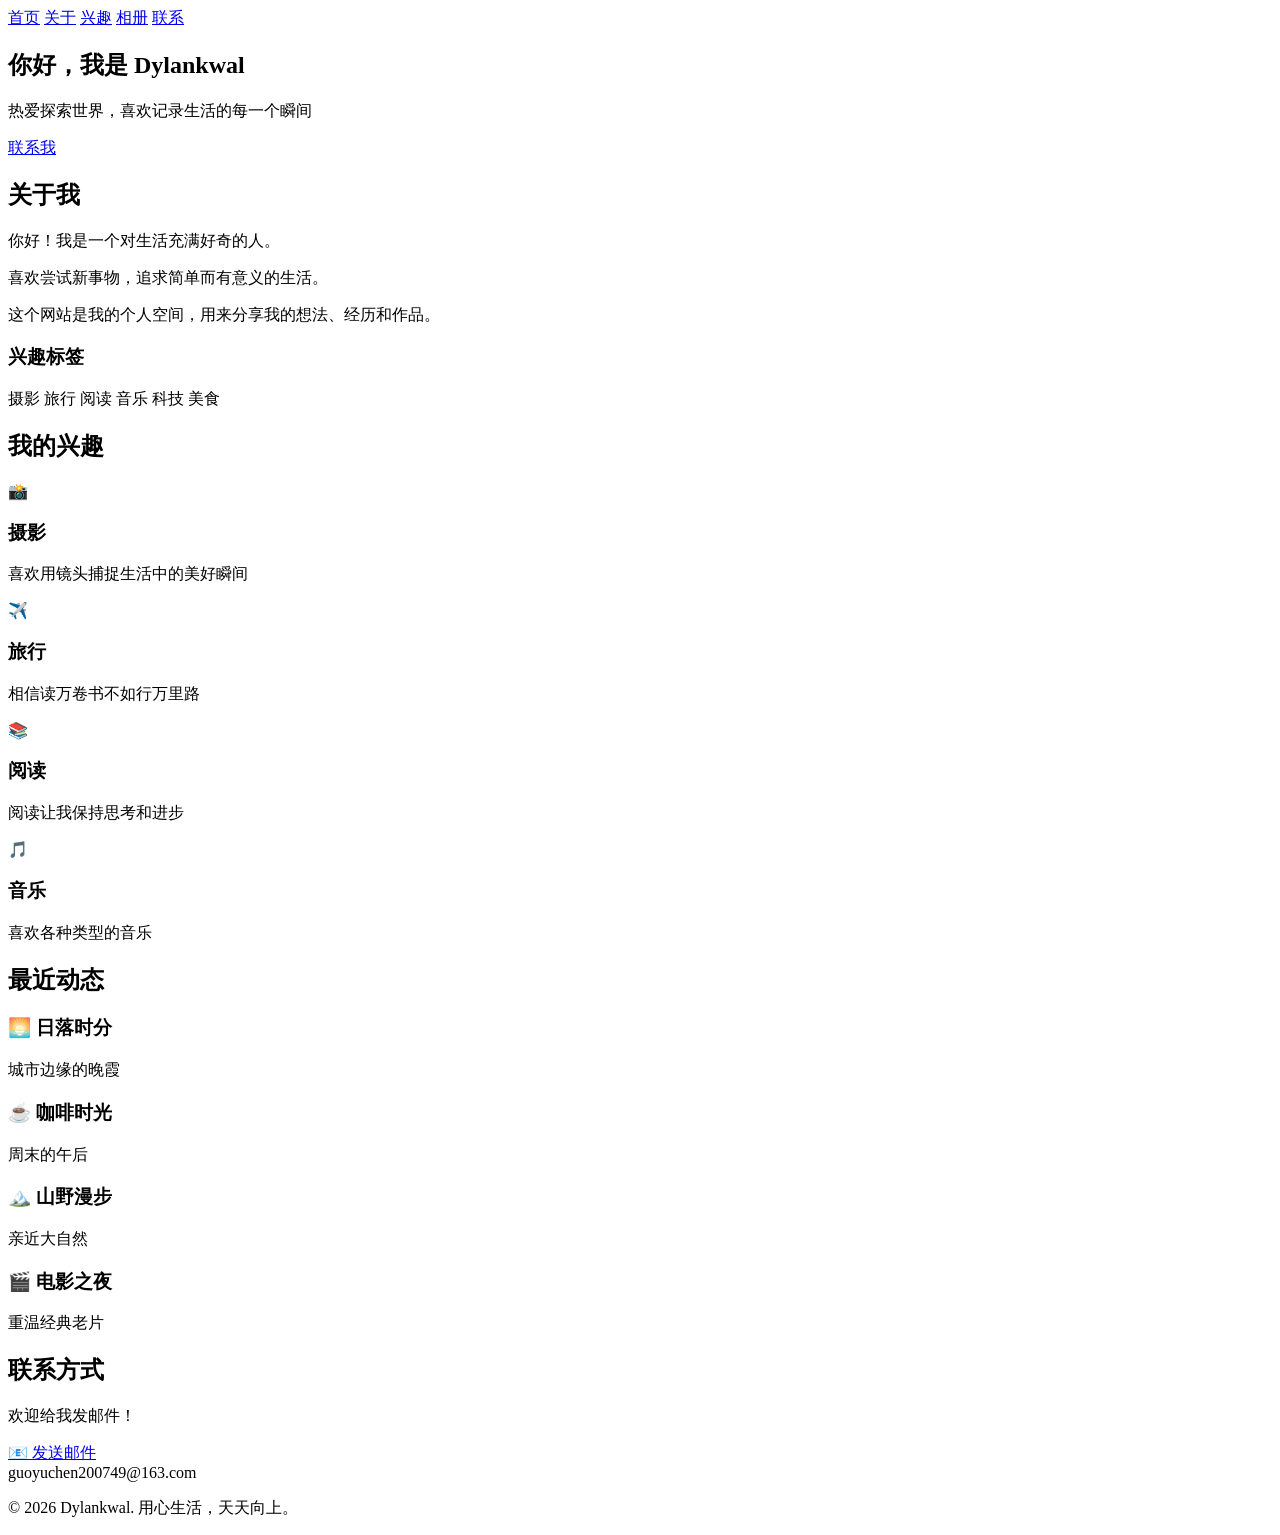
==== index.html @ 320acf5d "Create index.html" ====
<!DOCTYPE html>
<html lang="zh-CN">
<head>
    <meta charset="UTF-8">
    <meta name="viewport" content="width=device-width, initial-scale=1.0">
    <title>Dylankwal - 个人网站</title>
    <link rel="stylesheet" href="style.css">
</head>
<body>
    <header>
        <nav>
            <a href="#home">首页</a>
            <a href="#about">关于</a>
            <a href="#interests">兴趣</a>
            <a href="#gallery">相册</a>
            <a href="#contact">联系</a>
        </nav>
    </header>

    <section id="home" class="hero">
        <div class="hero-content">
            <h1>你好，我是 Dylankwal</h1>
            <p>热爱探索世界，喜欢记录生活的每一个瞬间</p>
            <a href="#contact" class="btn">联系我</a>
        </div>
    </section>

    <section id="about">
        <h2>关于我</h2>
        <div class="about-content">
            <div class="about-text">
                <p>你好！我是一个对生活充满好奇的人。</p>
                <p>喜欢尝试新事物，追求简单而有意义的生活。</p>
                <p>这个网站是我的个人空间，用来分享我的想法、经历和作品。</p>
            </div>
            <div class="skills">
                <h3>兴趣标签</h3>
                <div class="skill-tags">
                    <span>摄影</span>
                    <span>旅行</span>
                    <span>阅读</span>
                    <span>音乐</span>
                    <span>科技</span>
                    <span>美食</span>
                </div>
            </div>
        </div>
    </section>

    <section id="interests">
        <h2>我的兴趣</h2>
        <div class="projects-grid">
            <div class="project-card">
                <div class="emoji">📸</div>
                <h3>摄影</h3>
                <p>喜欢用镜头捕捉生活中的美好瞬间</p>
            </div>
            <div class="project-card">
                <div class="emoji">✈️</div>
                <h3>旅行</h3>
                <p>相信读万卷书不如行万里路</p>
            </div>
            <div class="project-card">
                <div class="emoji">📚</div>
                <h3>阅读</h3>
                <p>阅读让我保持思考和进步</p>
            </div>
            <div class="project-card">
                <div class="emoji">🎵</div>
                <h3>音乐</h3>
                <p>喜欢各种类型的音乐</p>
            </div>
        </div>
    </section>

    <section id="gallery">
        <h2>最近动态</h2>
        <div class="gallery-grid">
            <div class="gallery-item">
                <h3>🌅 日落时分</h3>
                <p>城市边缘的晚霞</p>
            </div>
            <div class="gallery-item">
                <h3>☕ 咖啡时光</h3>
                <p>周末的午后</p>
            </div>
            <div class="gallery-item">
                <h3>🏔️ 山野漫步</h3>
                <p>亲近大自然</p>
            </div>
            <div class="gallery-item">
                <h3>🎬 电影之夜</h3>
                <p>重温经典老片</p>
            </div>
        </div>
    </section>

    <section id="contact">
        <h2>联系方式</h2>
        <div class="contact-content">
            <p>欢迎给我发邮件！</p>
            <div class="contact-links">
                <a href="mailto:guoyuchen200749@163.com">📧 发送邮件</a>
            </div>
            <div class="email-display">guoyuchen200749@163.com</div>
        </div>
    </section>

    <footer>
        <p>© 2026 Dylankwal. 用心生活，天天向上。</p>
    </footer>
</body>
</html>
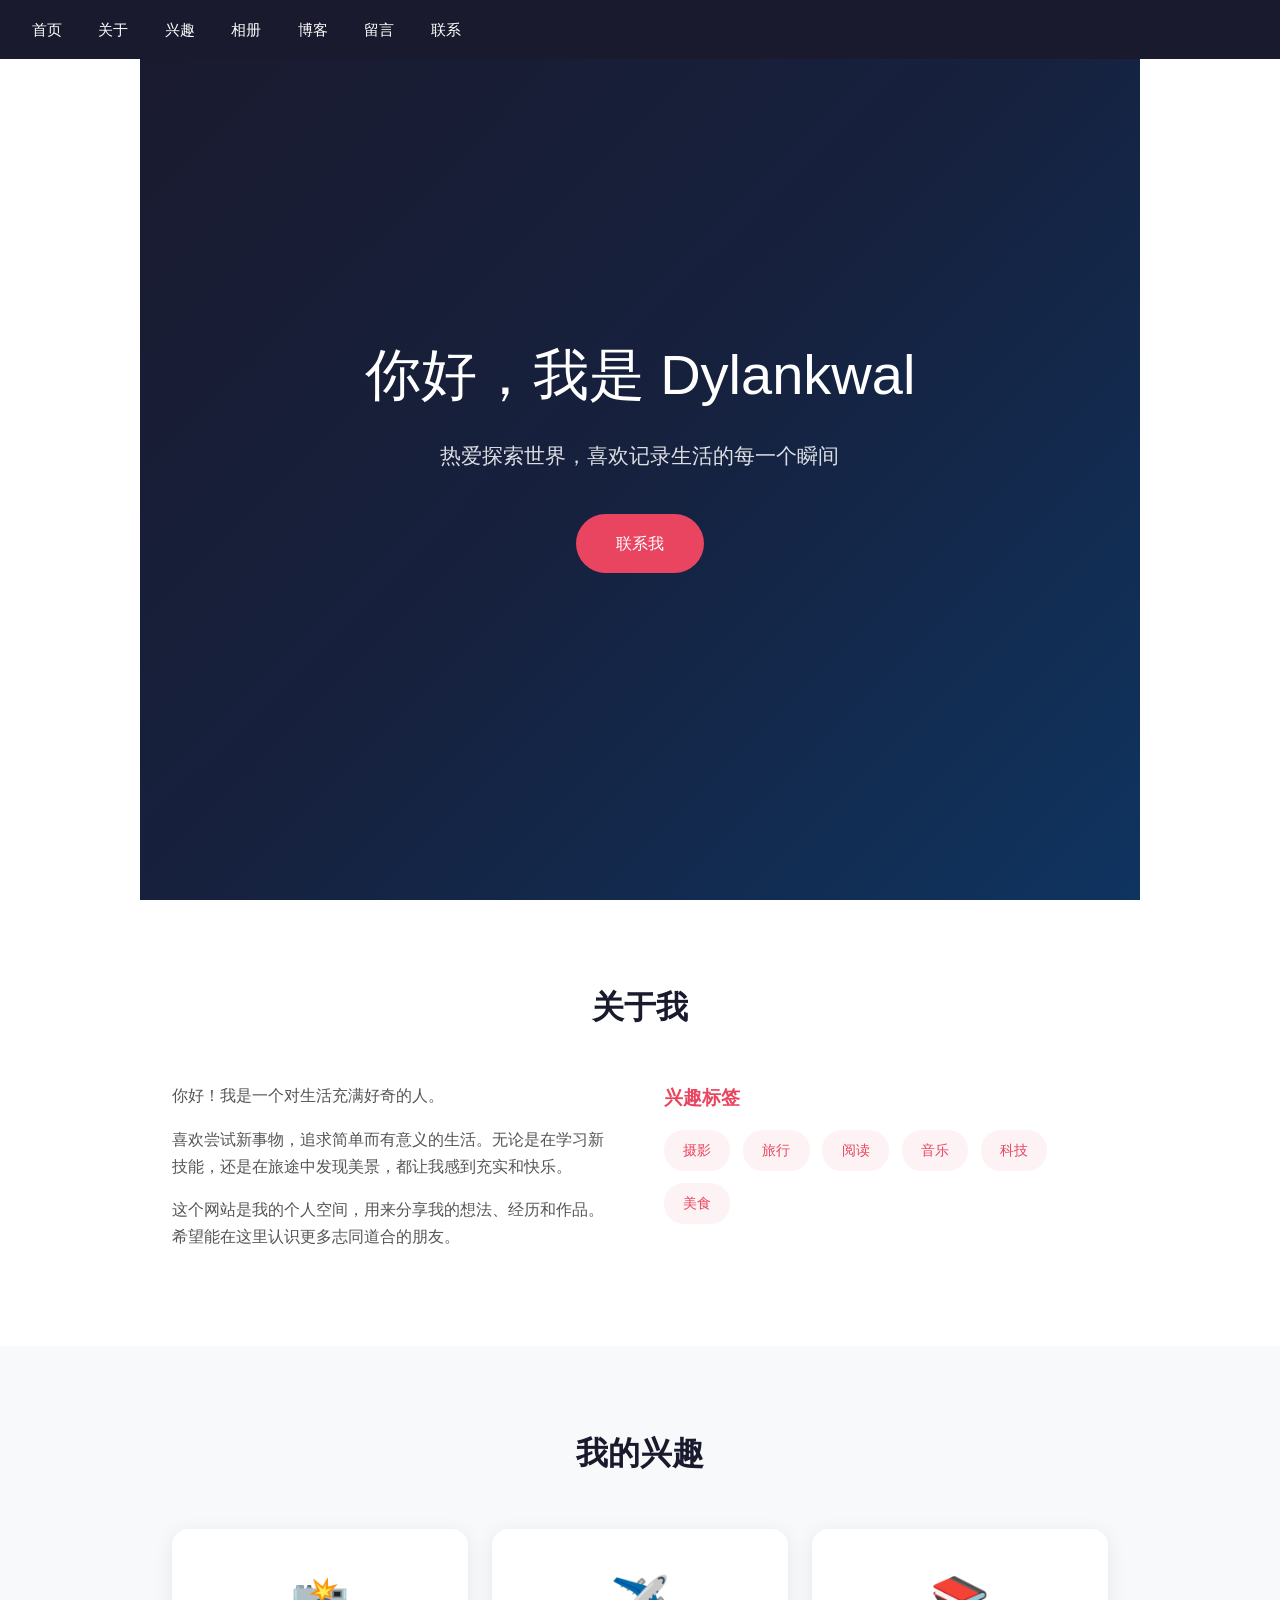
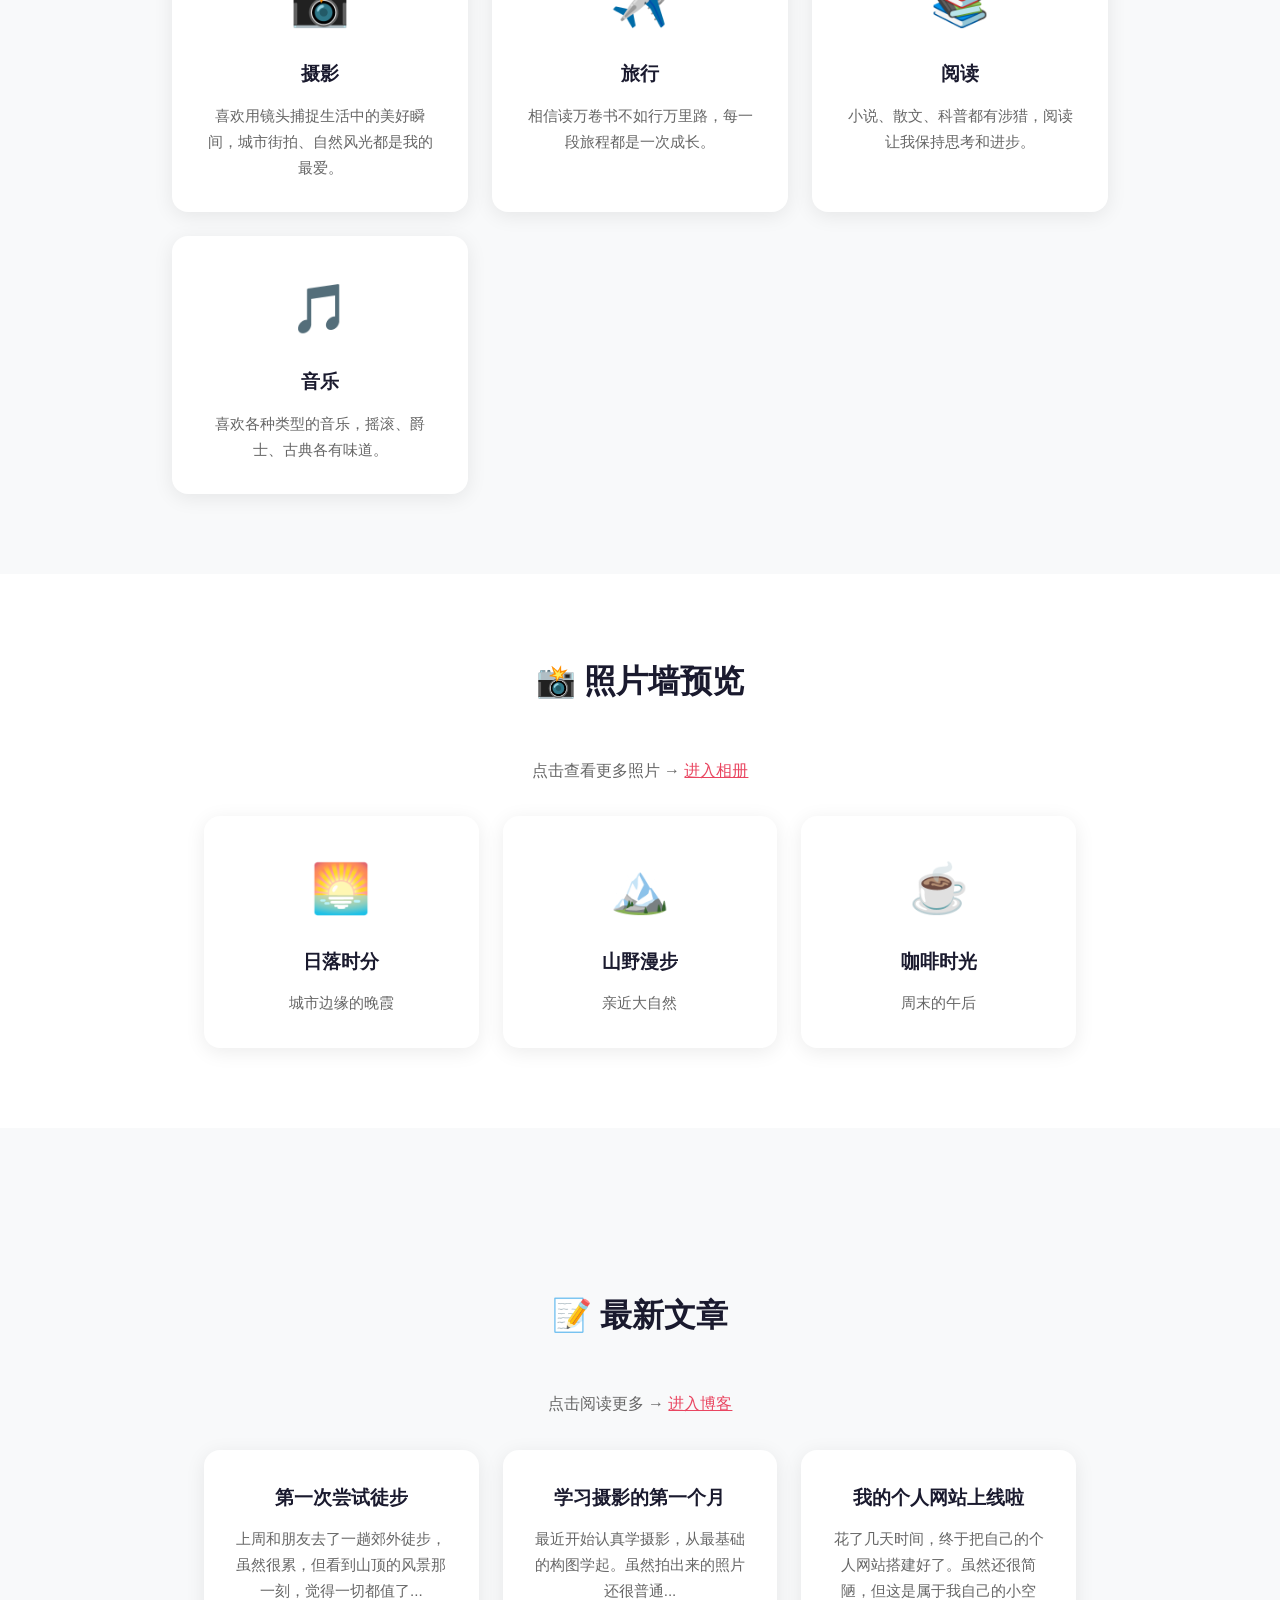
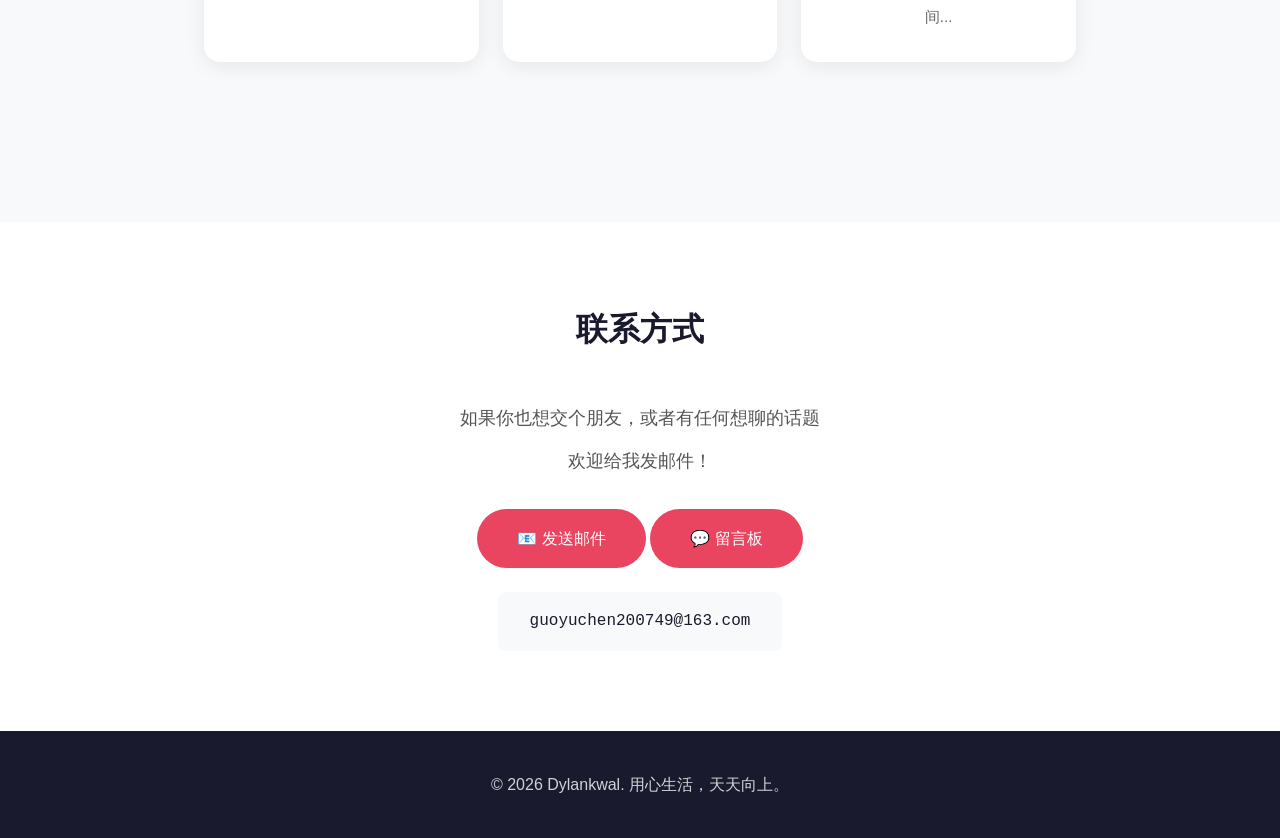
==== commit 15209957: "Update index.html" ====
--- a/index.html
+++ b/index.html
@@ -7,16 +7,20 @@
     <link rel="stylesheet" href="style.css">
 </head>
 <body>
+    <!-- 导航栏 -->
     <header>
         <nav>
             <a href="#home">首页</a>
             <a href="#about">关于</a>
             <a href="#interests">兴趣</a>
-            <a href="#gallery">相册</a>
+            <a href="gallery.html">相册</a>
+            <a href="blog.html">博客</a>
+            <a href="message.html">留言</a>
             <a href="#contact">联系</a>
         </nav>
     </header>
 
+    <!-- 首屏区域 -->
     <section id="home" class="hero">
         <div class="hero-content">
             <h1>你好，我是 Dylankwal</h1>
@@ -25,13 +29,14 @@
         </div>
     </section>
 
+    <!-- 关于我 -->
     <section id="about">
         <h2>关于我</h2>
         <div class="about-content">
             <div class="about-text">
                 <p>你好！我是一个对生活充满好奇的人。</p>
-                <p>喜欢尝试新事物，追求简单而有意义的生活。</p>
-                <p>这个网站是我的个人空间，用来分享我的想法、经历和作品。</p>
+                <p>喜欢尝试新事物，追求简单而有意义的生活。无论是在学习新技能，还是在旅途中发现美景，都让我感到充实和快乐。</p>
+                <p>这个网站是我的个人空间，用来分享我的想法、经历和作品。希望能在这里认识更多志同道合的朋友。</p>
             </div>
             <div class="skills">
                 <h3>兴趣标签</h3>
@@ -47,67 +52,96 @@
         </div>
     </section>
 
+    <!-- 兴趣 -->
     <section id="interests">
         <h2>我的兴趣</h2>
         <div class="projects-grid">
             <div class="project-card">
                 <div class="emoji">📸</div>
                 <h3>摄影</h3>
-                <p>喜欢用镜头捕捉生活中的美好瞬间</p>
+                <p>喜欢用镜头捕捉生活中的美好瞬间，城市街拍、自然风光都是我的最爱。</p>
             </div>
             <div class="project-card">
                 <div class="emoji">✈️</div>
                 <h3>旅行</h3>
-                <p>相信读万卷书不如行万里路</p>
+                <p>相信读万卷书不如行万里路，每一段旅程都是一次成长。</p>
             </div>
             <div class="project-card">
                 <div class="emoji">📚</div>
                 <h3>阅读</h3>
-                <p>阅读让我保持思考和进步</p>
+                <p>小说、散文、科普都有涉猎，阅读让我保持思考和进步。</p>
             </div>
             <div class="project-card">
                 <div class="emoji">🎵</div>
                 <h3>音乐</h3>
-                <p>喜欢各种类型的音乐</p>
+                <p>喜欢各种类型的音乐，摇滚、爵士、古典各有味道。</p>
             </div>
         </div>
     </section>
 
-    <section id="gallery">
-        <h2>最近动态</h2>
-        <div class="gallery-grid">
-            <div class="gallery-item">
-                <h3>🌅 日落时分</h3>
+    <!-- 相册预览 -->
+    <section id="gallery-preview">
+        <h2>📸 照片墙预览</h2>
+        <p style="text-align:center; margin-bottom:2rem; color:#666;">点击查看更多照片 → <a href="gallery.html" style="color:#e94560;">进入相册</a></p>
+        <div class="projects-grid" style="max-width:1000px; margin:0 auto;">
+            <div class="project-card">
+                <div class="emoji">🌅</div>
+                <h3>日落时分</h3>
                 <p>城市边缘的晚霞</p>
             </div>
-            <div class="gallery-item">
-                <h3>☕ 咖啡时光</h3>
-                <p>周末的午后</p>
-            </div>
-            <div class="gallery-item">
-                <h3>🏔️ 山野漫步</h3>
+            <div class="project-card">
+                <div class="emoji">🏔️</div>
+                <h3>山野漫步</h3>
                 <p>亲近大自然</p>
             </div>
-            <div class="gallery-item">
-                <h3>🎬 电影之夜</h3>
-                <p>重温经典老片</p>
+            <div class="project-card">
+                <div class="emoji">☕</div>
+                <h3>咖啡时光</h3>
+                <p>周末的午后</p>
             </div>
         </div>
     </section>
 
+    <!-- 博客预览 -->
+    <section id="blog-preview" style="background:#f8f9fa; max-width:100%;">
+        <div style="max-width:1000px; margin:0 auto; padding:5rem 2rem;">
+            <h2>📝 最新文章</h2>
+            <p style="text-align:center; margin-bottom:2rem; color:#666;">点击阅读更多 → <a href="blog.html" style="color:#e94560;">进入博客</a></p>
+            <div class="projects-grid">
+                <div class="project-card">
+                    <h3>第一次尝试徒步</h3>
+                    <p>上周和朋友去了一趟郊外徒步，虽然很累，但看到山顶的风景那一刻，觉得一切都值了...</p>
+                </div>
+                <div class="project-card">
+                    <h3>学习摄影的第一个月</h3>
+                    <p>最近开始认真学摄影，从最基础的构图学起。虽然拍出来的照片还很普通...</p>
+                </div>
+                <div class="project-card">
+                    <h3>我的个人网站上线啦</h3>
+                    <p>花了几天时间，终于把自己的个人网站搭建好了。虽然还很简陋，但这是属于我自己的小空间...</p>
+                </div>
+            </div>
+        </div>
+    </section>
+
+    <!-- 联系方式 -->
     <section id="contact">
         <h2>联系方式</h2>
         <div class="contact-content">
+            <p>如果你也想交个朋友，或者有任何想聊的话题</p>
             <p>欢迎给我发邮件！</p>
             <div class="contact-links">
                 <a href="mailto:guoyuchen200749@163.com">📧 发送邮件</a>
+                <a href="message.html">💬 留言板</a>
             </div>
             <div class="email-display">guoyuchen200749@163.com</div>
         </div>
     </section>
 
+    <!-- 页脚 -->
     <footer>
         <p>© 2026 Dylankwal. 用心生活，天天向上。</p>
     </footer>
 </body>
 </html>
+
--- a/style.css
+++ b/style.css
@@ -0,0 +1,274 @@
+* {
+    margin: 0;
+    padding: 0;
+    box-sizing: border-box;
+}
+
+body {
+    font-family: -apple-system, BlinkMacSystemFont, 'Segoe UI', 'PingFang SC', 'Microsoft YaHei', sans-serif;
+    line-height: 1.7;
+    color: #333;
+    background: #fff;
+}
+
+header {
+    background: #1a1a2e;
+    padding: 1rem 2rem;
+    position: fixed;
+    width: 100%;
+    top: 0;
+    z-index: 1000;
+}
+
+nav a {
+    color: #fff;
+    text-decoration: none;
+    margin-right: 2rem;
+    font-size: 0.95rem;
+    transition: color 0.3s;
+}
+
+nav a:hover {
+    color: #e94560;
+}
+
+.hero {
+    height: 100vh;
+    display: flex;
+    justify-content: center;
+    align-items: center;
+    background: linear-gradient(135deg, #1a1a2e 0%, #16213e 50%, #0f3460 100%);
+    color: white;
+    text-align: center;
+}
+
+.hero-content h1 {
+    font-size: 3.5rem;
+    margin-bottom: 1rem;
+    font-weight: 300;
+}
+
+.hero-content p {
+    font-size: 1.3rem;
+    margin-bottom: 2.5rem;
+    opacity: 0.85;
+    font-weight: 300;
+}
+
+.btn {
+    display: inline-block;
+    background: #e94560;
+    color: white;
+    padding: 1rem 2.5rem;
+    text-decoration: none;
+    border-radius: 50px;
+    font-weight: 500;
+    transition: transform 0.3s, background 0.3s;
+}
+
+.btn:hover {
+    transform: scale(1.05);
+    background: #ff6b6b;
+}
+
+section {
+    padding: 5rem 2rem;
+    max-width: 1000px;
+    margin: 0 auto;
+}
+
+section h2 {
+    text-align: center;
+    font-size: 2rem;
+    margin-bottom: 3rem;
+    color: #1a1a2e;
+}
+
+.about-content {
+    display: flex;
+    gap: 3rem;
+    flex-wrap: wrap;
+}
+
+.about-text {
+    flex: 1;
+    min-width: 280px;
+}
+
+.about-text p {
+    margin-bottom: 1rem;
+    color: #555;
+}
+
+.skills {
+    flex: 1;
+    min-width: 280px;
+}
+
+.skills h3 {
+    margin-bottom: 1rem;
+    color: #e94560;
+}
+
+.skill-tags {
+    display: flex;
+    flex-wrap: wrap;
+    gap: 0.8rem;
+}
+
+.skill-tags span {
+    background: #fdf2f4;
+    color: #e94560;
+    padding: 0.5rem 1.2rem;
+    border-radius: 20px;
+    font-size: 0.9rem;
+}
+
+#interests {
+    background: #f8f9fa;
+    max-width: 100%;
+}
+
+#interests h2 {
+    max-width: 1000px;
+    margin-left: auto;
+    margin-right: auto;
+}
+
+.projects-grid {
+    display: grid;
+    grid-template-columns: repeat(auto-fit, minmax(220px, 1fr));
+    gap: 1.5rem;
+    max-width: 1000px;
+    margin: 0 auto;
+    padding: 0 2rem;
+}
+
+.project-card {
+    background: white;
+    padding: 2rem;
+    border-radius: 16px;
+    text-align: center;
+    box-shadow: 0 4px 20px rgba(0,0,0,0.08);
+    transition: transform 0.3s;
+}
+
+.project-card:hover {
+    transform: translateY(-5px);
+}
+
+.emoji {
+    font-size: 3rem;
+    margin-bottom: 1rem;
+}
+
+.project-card h3 {
+    margin-bottom: 0.8rem;
+    color: #1a1a2e;
+}
+
+.project-card p {
+    color: #666;
+    font-size: 0.95rem;
+}
+
+.gallery-grid {
+    display: grid;
+    grid-template-columns: repeat(auto-fit, minmax(220px, 1fr));
+    gap: 1.5rem;
+}
+
+.gallery-item {
+    background: linear-gradient(135deg, #667eea 0%, #764ba2 100%);
+    color: white;
+    padding: 2rem;
+    border-radius: 12px;
+    transition: transform 0.3s;
+}
+
+.gallery-item:hover {
+    transform: scale(1.02);
+}
+
+.gallery-item h3 {
+    margin-bottom: 0.5rem;
+    font-weight: 500;
+}
+
+.gallery-item p {
+    opacity: 0.9;
+    font-size: 0.9rem;
+}
+
+.contact-content {
+    text-align: center;
+}
+
+.contact-content > p {
+    margin-bottom: 0.8rem;
+    font-size: 1.1rem;
+    color: #555;
+}
+
+.contact-links {
+    margin-top: 2rem;
+    margin-bottom: 1.5rem;
+}
+
+.contact-links a {
+    display: inline-block;
+    background: #e94560;
+    color: white;
+    padding: 1rem 2.5rem;
+    text-decoration: none;
+    border-radius: 50px;
+    transition: background 0.3s, transform 0.3s;
+}
+
+.contact-links a:hover {
+    background: #ff6b6b;
+    transform: scale(1.05);
+}
+
+.email-display {
+    background: #f8f9fa;
+    padding: 1rem 2rem;
+    border-radius: 8px;
+    font-family: 'Courier New', monospace;
+    color: #1a1a2e;
+    display: inline-block;
+}
+
+footer {
+    background: #1a1a2e;
+    color: white;
+    text-align: center;
+    padding: 2.5rem;
+}
+
+footer p {
+    opacity: 0.8;
+}
+
+@media (max-width: 768px) {
+    .hero-content h1 {
+        font-size: 2.2rem;
+    }
+    
+    .hero-content p {
+        font-size: 1.1rem;
+    }
+    
+    nav a {
+        margin-right: 1rem;
+        font-size: 0.85rem;
+    }
+    
+    .about-content {
+        flex-direction: column;
+    }
+    
+    .projects-grid {
+        grid-template-columns: 1fr;
+    }
+}
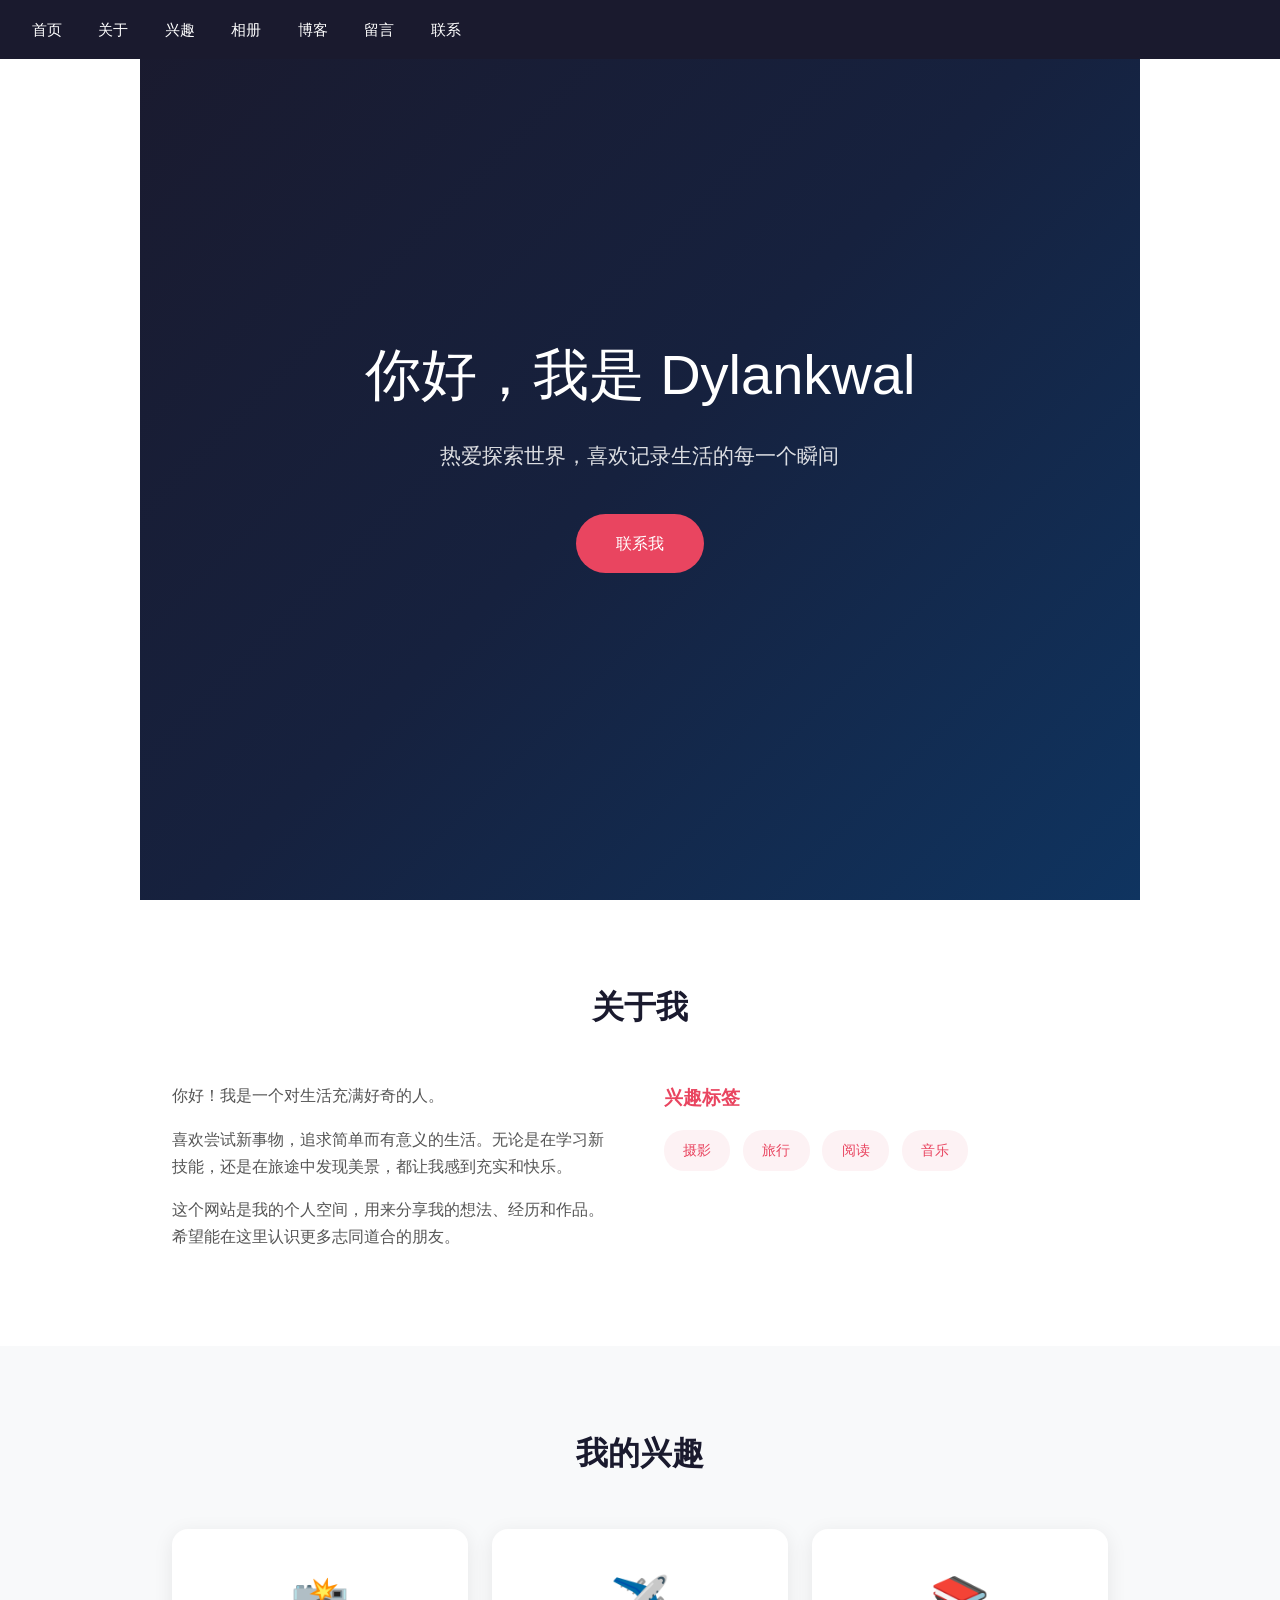
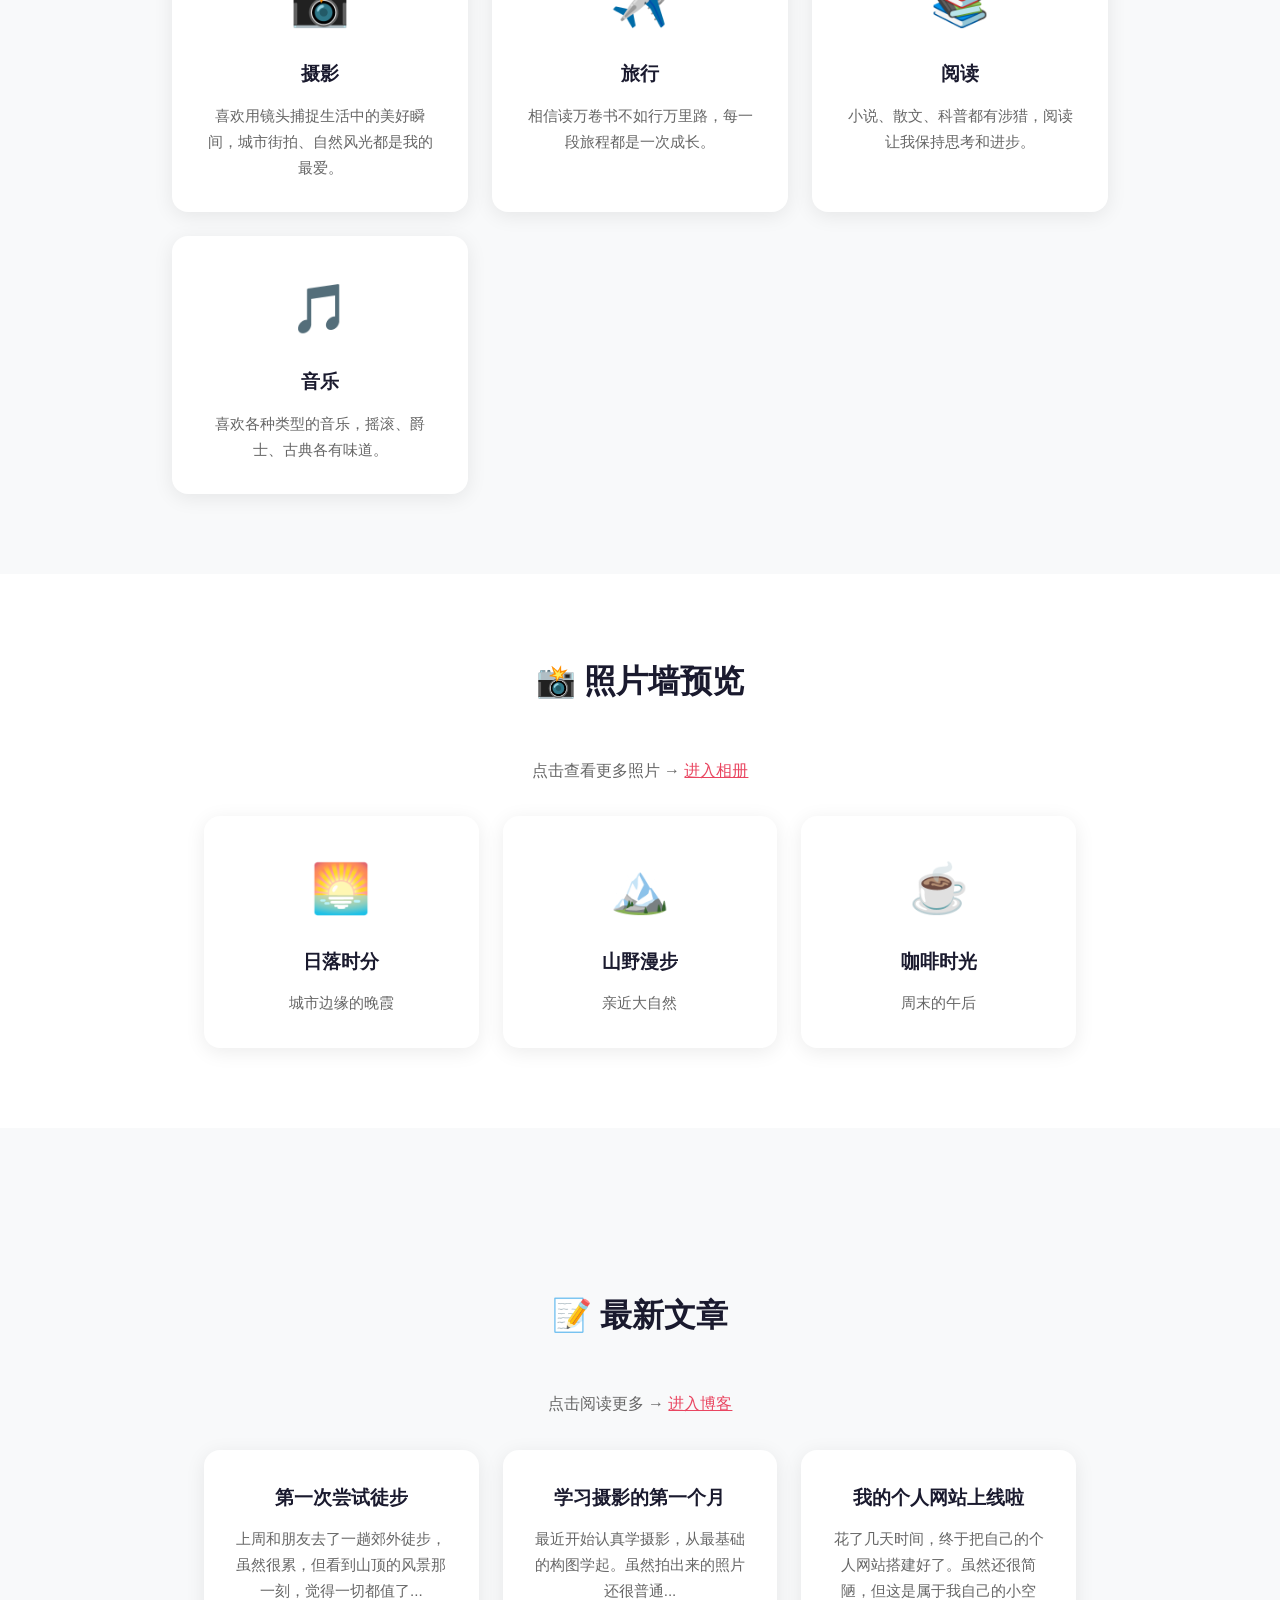
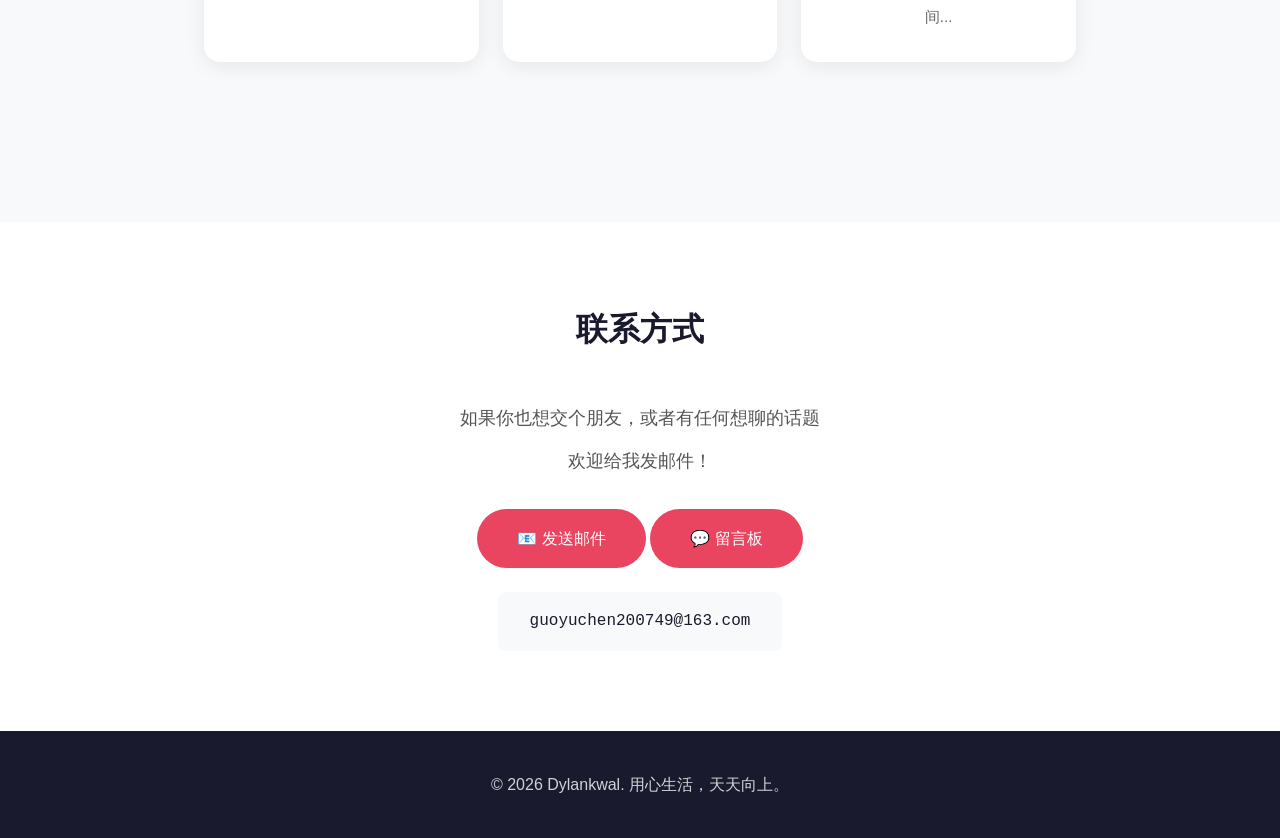
==== commit 6dbfa4bb: "Update index.html" ====
--- a/index.html
+++ b/index.html
@@ -23,8 +23,8 @@
     <!-- 首屏区域 -->
     <section id="home" class="hero">
         <div class="hero-content">
-            <h1>你好，我是 Dylankwal</h1>
-            <p>热爱探索世界，喜欢记录生活的每一个瞬间</p>
+            <h1 id="hero-name">你好，我是 Dylankwal</h1>
+            <p id="hero-tagline">热爱探索世界，喜欢记录生活的每一个瞬间</p>
             <a href="#contact" class="btn">联系我</a>
         </div>
     </section>
@@ -34,19 +34,17 @@
         <h2>关于我</h2>
         <div class="about-content">
             <div class="about-text">
-                <p>你好！我是一个对生活充满好奇的人。</p>
+                <p id="about-text">你好！我是一个对生活充满好奇的人。</p>
                 <p>喜欢尝试新事物，追求简单而有意义的生活。无论是在学习新技能，还是在旅途中发现美景，都让我感到充实和快乐。</p>
                 <p>这个网站是我的个人空间，用来分享我的想法、经历和作品。希望能在这里认识更多志同道合的朋友。</p>
             </div>
             <div class="skills">
                 <h3>兴趣标签</h3>
-                <div class="skill-tags">
+                <div class="skill-tags" id="skills-container">
                     <span>摄影</span>
                     <span>旅行</span>
                     <span>阅读</span>
                     <span>音乐</span>
-                    <span>科技</span>
-                    <span>美食</span>
                 </div>
             </div>
         </div>
@@ -83,7 +81,7 @@
     <section id="gallery-preview">
         <h2>📸 照片墙预览</h2>
         <p style="text-align:center; margin-bottom:2rem; color:#666;">点击查看更多照片 → <a href="gallery.html" style="color:#e94560;">进入相册</a></p>
-        <div class="projects-grid" style="max-width:1000px; margin:0 auto;">
+        <div class="projects-grid" style="max-width:1000px; margin:0 auto;" id="gallery-preview-grid">
             <div class="project-card">
                 <div class="emoji">🌅</div>
                 <h3>日落时分</h3>
@@ -107,7 +105,7 @@
         <div style="max-width:1000px; margin:0 auto; padding:5rem 2rem;">
             <h2>📝 最新文章</h2>
             <p style="text-align:center; margin-bottom:2rem; color:#666;">点击阅读更多 → <a href="blog.html" style="color:#e94560;">进入博客</a></p>
-            <div class="projects-grid">
+            <div class="projects-grid" id="blog-preview-grid">
                 <div class="project-card">
                     <h3>第一次尝试徒步</h3>
                     <p>上周和朋友去了一趟郊外徒步，虽然很累，但看到山顶的风景那一刻，觉得一切都值了...</p>
@@ -131,17 +129,93 @@
             <p>如果你也想交个朋友，或者有任何想聊的话题</p>
             <p>欢迎给我发邮件！</p>
             <div class="contact-links">
-                <a href="mailto:guoyuchen200749@163.com">📧 发送邮件</a>
+                <a href="mailto:guoyuchen200749@163.com" id="contact-email">📧 发送邮件</a>
                 <a href="message.html">💬 留言板</a>
             </div>
-            <div class="email-display">guoyuchen200749@163.com</div>
+            <div class="email-display" id="contact-email-display">guoyuchen200749@163.com</div>
         </div>
     </section>
 
     <!-- 页脚 -->
     <footer>
-        <p>© 2026 Dylankwal. 用心生活，天天向上。</p>
+        <p>© 2026 <span id="footer-name">Dylankwal</span>. 用心生活，天天向上。</p>
     </footer>
+
+    <script>
+        // 页面加载时读取后台保存的数据
+        document.addEventListener('DOMContentLoaded', function() {
+            loadProfile();
+            loadBlogPreview();
+            loadGalleryPreview();
+            loadContact();
+        });
+        
+        // 读取个人信息
+        function loadProfile() {
+            const profile = JSON.parse(localStorage.getItem('siteProfile') || '{}');
+            
+            if (profile.name) {
+                document.getElementById('hero-name').textContent = '你好，我是 ' + profile.name;
+                document.getElementById('footer-name').textContent = profile.name;
+                document.title = profile.name + ' - 个人网站';
+            }
+            
+            if (profile.tagline) {
+                document.getElementById('hero-tagline').textContent = profile.tagline;
+            }
+            
+            if (profile.about) {
+                document.getElementById('about-text').textContent = profile.about;
+            }
+            
+            if (profile.interests) {
+                const tags = profile.interests.split(',').map(t => t.trim()).filter(t => t);
+                const container = document.getElementById('skills-container');
+                container.innerHTML = tags.map(t => `<span>${t}</span>`).join('');
+            }
+        }
+        
+        // 读取博客预览
+        function loadBlogPreview() {
+            const articles = JSON.parse(localStorage.getItem('siteArticles') || '[]');
+            const container = document.getElementById('blog-preview-grid');
+            
+            if (articles.length > 0) {
+                container.innerHTML = articles.slice(0, 3).map(a => `
+                    <div class="project-card">
+                        <h3>${a.title}</h3>
+                        <p>${a.content.substring(0, 60)}${a.content.length > 60 ? '...' : ''}</p>
+                    </div>
+                `).join('');
+            }
+        }
+        
+        // 读取相册预览
+        function loadGalleryPreview() {
+            const photos = JSON.parse(localStorage.getItem('sitePhotos') || '[]');
+            const container = document.getElementById('gallery-preview-grid');
+            
+            if (photos.length > 0) {
+                container.innerHTML = photos.slice(0, 3).map(p => `
+                    <div class="project-card">
+                        <div class="emoji">${p.icon}</div>
+                        <h3>${p.title}</h3>
+                        <p>${p.detail || ''}</p>
+                    </div>
+                `).join('');
+            }
+        }
+        
+        // 读取联系方式
+        function loadContact() {
+            const contact = JSON.parse(localStorage.getItem('siteContact') || '{}');
+            
+            if (contact.email) {
+                const email = contact.email;
+                document.getElementById('contact-email').href = 'mailto:' + email;
+                document.getElementById('contact-email-display').textContent = email;
+            }
+        }
+    </script>
 </body>
 </html>
-
